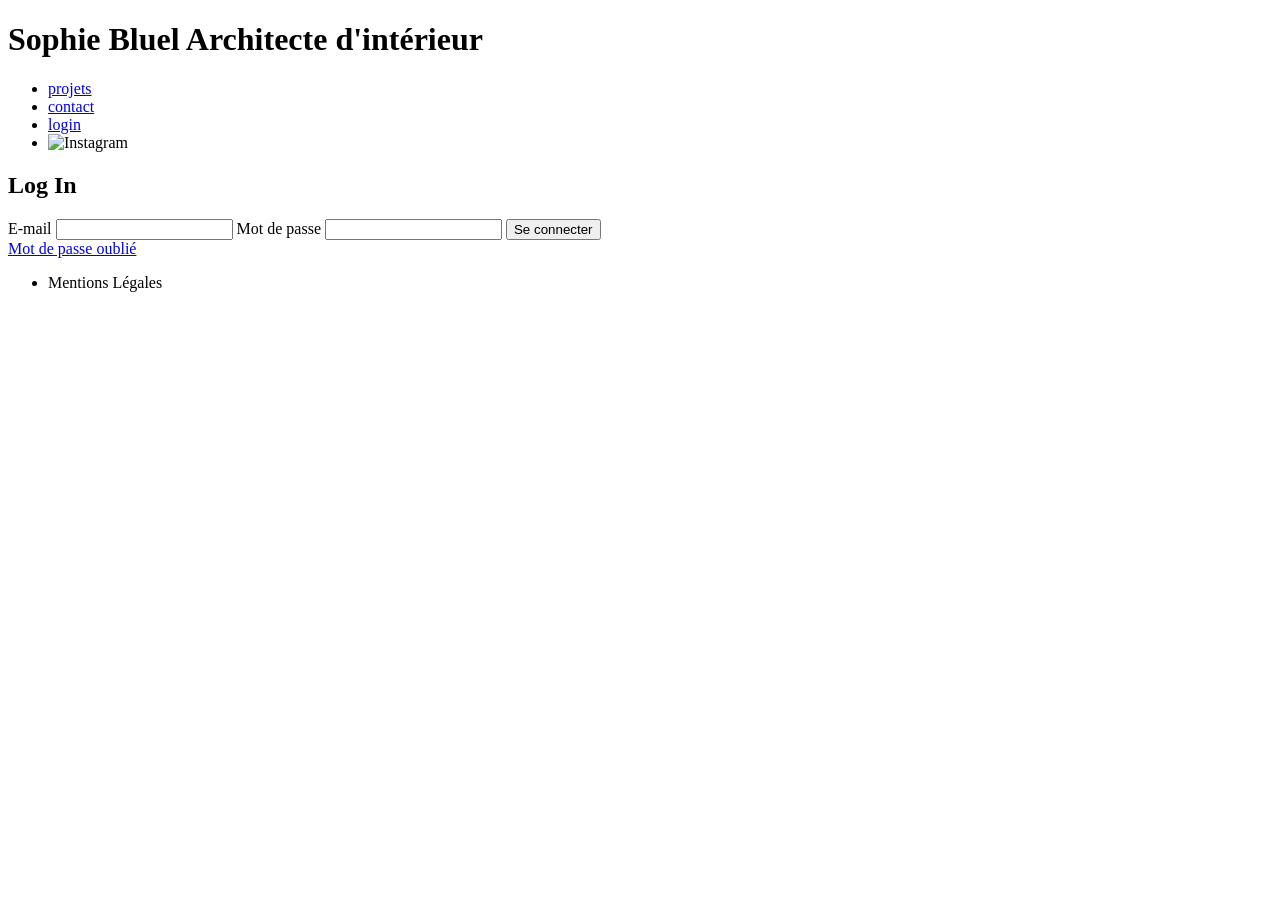
==== FrontEnd/login.html @ 6715e55f "ajout de la page login.html et structure du formulaire" ====
<!DOCTYPE html>
<html lang="fr">
<head>
    <meta charset="UTF-8">
    <title>Sophie Bluel - Connexion</title>
    <meta name="viewport" content="width=device-width, initial-scale=1.0">
    <link rel="preconnect" href="https://fonts.googleapis.com">
    <link rel="preconnect" href="https://fonts.gstatic.com" crossorigin>
    <link href="https://fonts.googleapis.com/css2?family=Syne:wght@700;800&family=Work+Sans:wght@400;500;600;700&display=swap" rel="stylesheet">
    <link rel="stylesheet" href="./assets/style.css">
</head>
<body>
    <header>
        <h1>Sophie Bluel <span>Architecte d'intérieur</span></h1>
        <nav>
            <ul>
                <li><a href="./index.html#portfolio">projets</a></li>
                <li><a href="./index.html#contact">contact</a></li>
                <li><a href="./login.html" class="active">login</a></li>
                <li><img src="./assets/icons/instagram.png" alt="Instagram"></li>
            </ul>
        </nav>
    </header>

    <main>
        <section id="login-section">
            <h2>Log In</h2>
            <form id="login-form">
                <label for="email">E-mail</label>
                <input type="email" name="email" id="email" required>
                
                <label for="password">Mot de passe</label>
                <input type="password" name="password" id="password" required>
                
                <p id="error-message" class="error-msg" style="display: none;">Erreur dans l'identifiant ou le mot de passe</p>

                <input type="submit" value="Se connecter">
            </form>
            <a href="#" class="forgot-password">Mot de passe oublié</a>
        </section>
    </main>

    <footer>
        <nav>
            <ul>
                <li>Mentions Légales</li>
            </ul>
        </nav>
    </footer>

    <script type="module" src="./assets/js/login.js" defer></script>
</body>
</html>
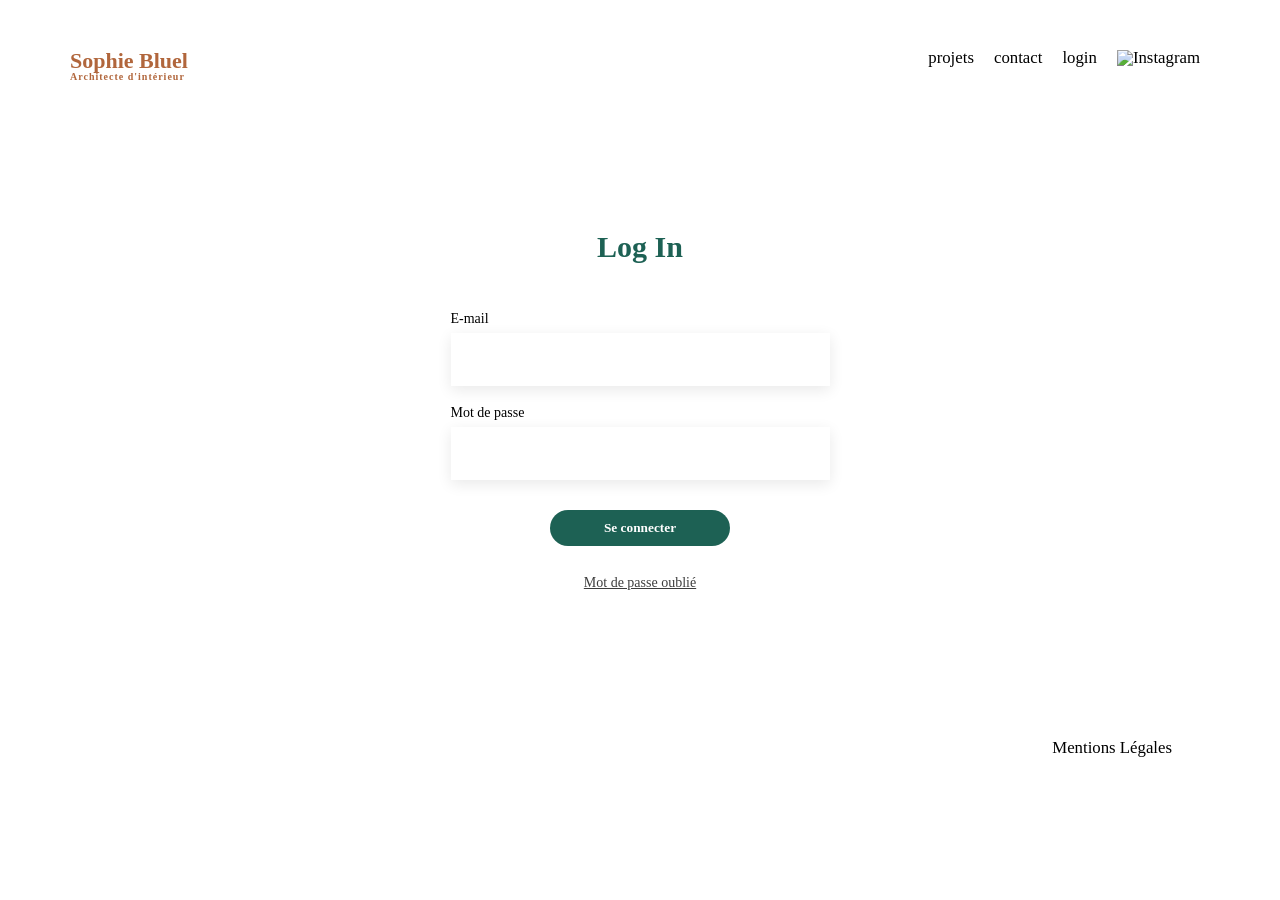
==== commit ccc65a8d: "correction validation et fermeture" ====
--- a/FrontEnd/login.html
+++ b/FrontEnd/login.html
@@ -8,6 +8,8 @@
     <link rel="preconnect" href="https://fonts.gstatic.com" crossorigin>
     <link href="https://fonts.googleapis.com/css2?family=Syne:wght@700;800&family=Work+Sans:wght@400;500;600;700&display=swap" rel="stylesheet">
     <link rel="stylesheet" href="./assets/style.css">
+    <link rel="stylesheet" href="https://cdnjs.cloudflare.com/ajax/libs/font-awesome/6.2.1/css/all.min.css" crossorigin="anonymous" referrerpolicy="no-referrer" />
+    <script type="module" src="./assets/js/login.js" defer></script>
 </head>
 <body>
     <header>
@@ -23,7 +25,7 @@
     </header>
 
     <main>
-        <section id="login-section">
+        <section id="login">
             <h2>Log In</h2>
             <form id="login-form">
                 <label for="email">E-mail</label>
--- a/FrontEnd/assets/style.css
+++ b/FrontEnd/assets/style.css
@@ -0,0 +1,516 @@
+/* http://meyerweb.com/eric/tools/css/reset/
+   v2.0 | 20110126
+   License: none (public domain)
+*/
+
+html, body, div, span, applet, object, iframe,
+h1, h2, h3, h4, h5, h6, p, blockquote, pre,
+a, abbr, acronym, address, big, cite, code,
+del, dfn, em, img, ins, kbd, q, s, samp,
+small, strike, strong, sub, sup, tt, var,
+b, u, i, center,
+dl, dt, dd, ol, ul, li,
+fieldset, form, label, legend,
+table, caption, tbody, tfoot, thead, tr, th, td,
+article, aside, canvas, details, embed,
+figure, figcaption, footer, header, hgroup,
+menu, nav, output, ruby, section, summary,
+time, mark, audio, video {
+	margin: 0;
+	padding: 0;
+	border: 0;
+	font-size: 100%;
+	font: inherit;
+	vertical-align: baseline;
+}
+/* HTML5 display-role reset for older browsers */
+article, aside, details, figcaption, figure,
+footer, header, hgroup, menu, nav, section {
+	display: block;
+}
+body {
+	line-height: 1;
+}
+ol, ul {
+	list-style: none;
+}
+blockquote, q {
+	quotes: none;
+}
+blockquote:before, blockquote:after,
+q:before, q:after {
+	content: '';
+	content: none;
+}
+table {
+	border-collapse: collapse;
+	border-spacing: 0;
+}
+/* end reset css*/
+body {
+	max-width: 1140px;
+	margin:auto;
+	font-family: 'Work Sans' ;
+	font-size: 14px;
+}
+header {
+	display: flex;
+	justify-content: space-between;
+	margin: 50px 0
+}
+section {
+	margin: 50px 0
+}
+
+h1{
+	display: flex;
+	flex-direction: column;
+	font-family: 'Syne';
+	font-size: 22px;
+	font-weight: 800;
+	color: #B1663C
+}
+
+h1 > span {
+	font-family: 'Work Sans';
+	font-size:10px;
+	letter-spacing: 0.1em;
+;
+}
+
+h2{
+	font-family: 'Syne';
+	font-weight: 700;
+	font-size: 30px;
+	color: #1D6154
+}
+nav ul {
+	display: flex;
+	align-items: center;
+	list-style-type: none;
+
+}
+nav li {
+	padding: 0 10px;
+	font-size: 1.2em;
+}
+
+nav a {
+	text-decoration: none; color: inherit;
+}
+
+li:hover {
+	color: #B1663C;
+}
+
+#introduction {
+	display: flex;
+	align-items: center;
+}
+#introduction figure {
+	flex: 1
+}
+#introduction img {
+	display: block;
+	margin: auto;
+	width: 80%;
+}
+
+#introduction article {
+	flex: 1
+}
+#introduction h2 {
+	margin-bottom: 1em;
+}
+
+#introduction p {
+	margin-bottom: 0.5em;
+}
+#portfolio h2 {
+	text-align: center;
+	margin-bottom: 1em;
+}
+
+/* Stili per i filtri */
+.filter-container {
+    display: flex;
+    justify-content: center;
+    gap: 10px;
+    margin-bottom: 50px;
+}
+
+.filter-btn {
+    font-family: 'Syne';
+    font-weight: 700;
+    font-size: 16px;
+    color: #1D6154;
+    background-color: white;
+    border: 1px solid #1D6154;
+    border-radius: 60px;
+    padding: 9px 20px;
+    cursor: pointer;
+    transition: all 0.3s ease;
+}
+
+.filter-btn:hover,
+.filter-btn.active {
+    color: white;
+    background-color: #1D6154;
+}
+
+.gallery {
+	width: 100%;
+	display: grid;
+	grid-template-columns: 1fr 1fr 1fr;
+	grid-column-gap: 20px;
+	grid-row-gap: 20px;
+}
+
+.gallery img {
+	width: 100%;
+
+}
+
+#login {
+    width: 379px;
+    margin: 150px auto;
+    text-align: center;
+}
+
+#login h2 {
+    margin-bottom: 30px;
+}
+
+#login form {
+    display: flex;
+    flex-direction: column;
+    text-align: left;
+}
+
+#login label {
+    margin: 20px 0 7px 0;
+}
+
+#login input[type="email"],
+#login input[type="password"] {
+    height: 51px;
+    font-size: 1.2em;
+    border: none;
+    box-shadow: 0px 4px 14px rgba(0, 0, 0, 0.09);
+    padding-left: 10px;
+}
+
+#login input[type="submit"] {
+    font-family: 'Syne';
+    font-weight: 700;
+    color: white;
+    background-color: #1D6154;
+    margin: 30px auto 0 auto;
+    width: 180px;
+    height: 36px;
+    text-align: center;
+    border-radius: 60px;
+    border: none;
+    cursor: pointer;
+}
+
+#login a {
+    display: block;
+    text-align: center;
+    color: #3D3D3D;
+    margin-top: 30px;
+    font-size: 14px;
+}
+
+/* --- Barra Admin in alto (Mode édition) --- */
+.admin-bar {
+    background-color: black;
+    color: white;
+    text-align: center;
+    padding: 18px 0;
+    font-family: 'Work Sans', sans-serif;
+    font-size: 16px;
+    display: flex;
+    justify-content: center;
+    align-items: center;
+    gap: 10px;
+    width: 100vw;
+	position: relative;
+    left: 50%;
+    right: 50%;
+    margin-left: -50vw;     /* Rompe i margini del contenitore principale per andare da bordo a bordo */
+    margin-right: -50vw;
+    margin-bottom: 50px;
+}
+
+/* --- Contenitore del Titolo "Mes Projets" + Pulsante "modifier" --- */
+.edit-title-container {
+    display: flex;
+    justify-content: center;
+    align-items: center;
+    gap: 30px;
+    margin-bottom: 50px;
+}
+
+.edit-title-container h2 {
+    margin-bottom: 0; /* Rimuove il margine inferiore predefinito del titolo */
+}
+
+.edit-btn {
+    color: black;
+    text-decoration: none;
+    font-family: 'Work Sans', sans-serif;
+    font-size: 14px;
+    display: flex;
+    align-items: center;
+    gap: 8px;
+    cursor: pointer;
+	padding-bottom: 30px;
+}
+
+.modal {
+    position: fixed;
+    top: 0;
+    left: 0;
+    width: 100%;
+    height: 100%;
+    background-color: rgba(0, 0, 0, 0.3);
+    display: flex;
+    justify-content: center;
+    align-items: center;
+    z-index: 1000;
+}
+
+/* Finestra bianca della modale */
+.modal-wrapper {
+    background-color: #FFFFFF;
+    border-radius: 10px;
+    width: 630px;
+    max-width: 90%;
+    padding: 60px 105px;
+    box-sizing: border-box;
+    position: relative;
+    display: flex;
+    flex-direction: column;
+}
+
+/* Pulsante di chiusura (X) e freccia indietro */
+.modal-close,
+.modal-back {
+    position: absolute;
+    top: 30px;
+    background: none;
+    border: none;
+    font-size: 20px;
+    cursor: pointer;
+    color: #000000;
+}
+
+.modal-close {
+    right: 30px;
+}
+
+.modal-back {
+    left: 30px;
+}
+
+/* Titoli all'interno della modale */
+.modal h3 {
+    font-family: 'Work Sans', sans-serif;
+    font-size: 26px;
+    font-weight: 400;
+    text-align: center;
+    color: #000000;
+    margin-bottom: 45px;
+}
+
+/* Griglia della galleria nella modale */
+.modal-gallery {
+    display: grid;
+    grid-template-columns: repeat(5, 1fr);
+    gap: 10px;
+    row-gap: 25px;
+    max-height: 400px;
+    overflow-y: auto;
+    margin-bottom: 45px;
+}
+
+/* Contenitore della singola miniatura nella modale */
+.modal-gallery figure {
+    position: relative;
+    margin: 0;
+}
+
+.modal-gallery img {
+    width: 100%;
+    height: 100px;
+    object-fit: cover;
+}
+
+/* Icona del cestino per eliminare la foto */
+.modal-gallery .delete-icon {
+    position: absolute;
+    top: 6px;
+    right: 6px;
+    background-color: #000000;
+    color: #FFFFFF;
+    width: 17px;
+    height: 17px;
+    border-radius: 2px;
+    display: flex;
+    justify-content: center;
+    align-items: center;
+    font-size: 9px;
+    cursor: pointer;
+}
+
+/* Linea separatrice */
+.modal-separator {
+    width: 100%;
+    border: none;
+    border-top: 1px solid #B3B3B3;
+    margin-bottom: 38px;
+}
+
+/* Pulsante principale "Ajouter une photo" e "Valider" */
+.modal-btn-primary,
+#btn-submit-photo {
+    font-family: 'Syne', sans-serif;
+    font-weight: 700;
+    font-size: 14px;
+    color: white;
+    background-color: #1D6154;
+    border: none;
+    border-radius: 60px;
+    width: 237px;
+    height: 36px;
+    margin: 0 auto;
+    display: block;
+    cursor: pointer;
+    text-align: center;
+}
+
+#btn-submit-photo:disabled {
+    background-color: #A7A7A7;
+    cursor: not-allowed;
+}
+
+/* Form di caricamento immagini (Vista 2) */
+#form-add-photo {
+    display: flex;
+    flex-direction: column;
+}
+
+.upload-container {
+    background-color: #E8F1F6;
+    border-radius: 3px;
+    height: 169px;
+    display: flex;
+    flex-direction: column;
+    justify-content: center;
+    align-items: center;
+    margin-bottom: 30px;
+    position: relative;
+}
+
+.upload-icon {
+    font-size: 58px;
+    color: #B9C5CC;
+    margin-bottom: 10px;
+}
+
+.btn-upload {
+    background-color: #CBD6DC;
+    color: #306685;
+    font-family: 'Work Sans', sans-serif;
+    font-weight: 500;
+    font-size: 14px;
+    padding: 10px 33px;
+    border-radius: 50px;
+    cursor: pointer;
+    margin-bottom: 7px;
+}
+
+.upload-info {
+    font-size: 10px;
+    color: #444444;
+}
+
+#image-preview {
+    max-height: 100%;
+    max-width: 100%;
+    object-fit: contain;
+    position: absolute;
+}
+
+#form-add-photo label {
+    font-family: 'Work Sans', sans-serif;
+    font-size: 14px;
+    color: #3D3D3D;
+    margin-bottom: 10px;
+}
+
+#form-add-photo input[type="text"],
+#form-add-photo select {
+    height: 51px;
+    border: none;
+    box-shadow: 0px 4px 14px rgba(0, 0, 0, 0.09);
+    margin-bottom: 30px;
+    padding: 0 15px;
+    font-family: 'Work Sans', sans-serif;
+    font-size: 14px;
+    background-color: #FFFFFF;
+}
+
+#contact {
+	width: 50%;
+margin: auto;
+}
+
+#contact > * {
+	text-align: center;
+}
+
+#contact h2{
+	margin-bottom: 20px;
+}
+
+#contact form {
+	text-align: left;
+	margin-top:30px;
+	display: flex;
+	flex-direction: column;
+}
+
+#contact input {
+	height: 50px;
+	font-size: 1.2em;
+	border: none;
+	box-shadow: 0px 4px 14px rgba(0, 0, 0, 0.09);
+}
+
+#contact label {
+	margin: 2em 0 1em 0;
+}
+
+#contact textarea {
+	border: none;
+	box-shadow: 0px 4px 14px rgba(0, 0, 0, 0.09);
+}
+
+input[type="submit"]{
+	font-family: 'Syne';
+	font-weight: 700;
+	color: white;
+	background-color: #1D6154;
+	margin : 2em auto ;
+	width: 180px;
+	text-align: center;
+	border-radius: 60px ;
+}
+
+footer nav ul {
+	display: flex;
+	justify-content: flex-end;
+	margin: 2em
+}
